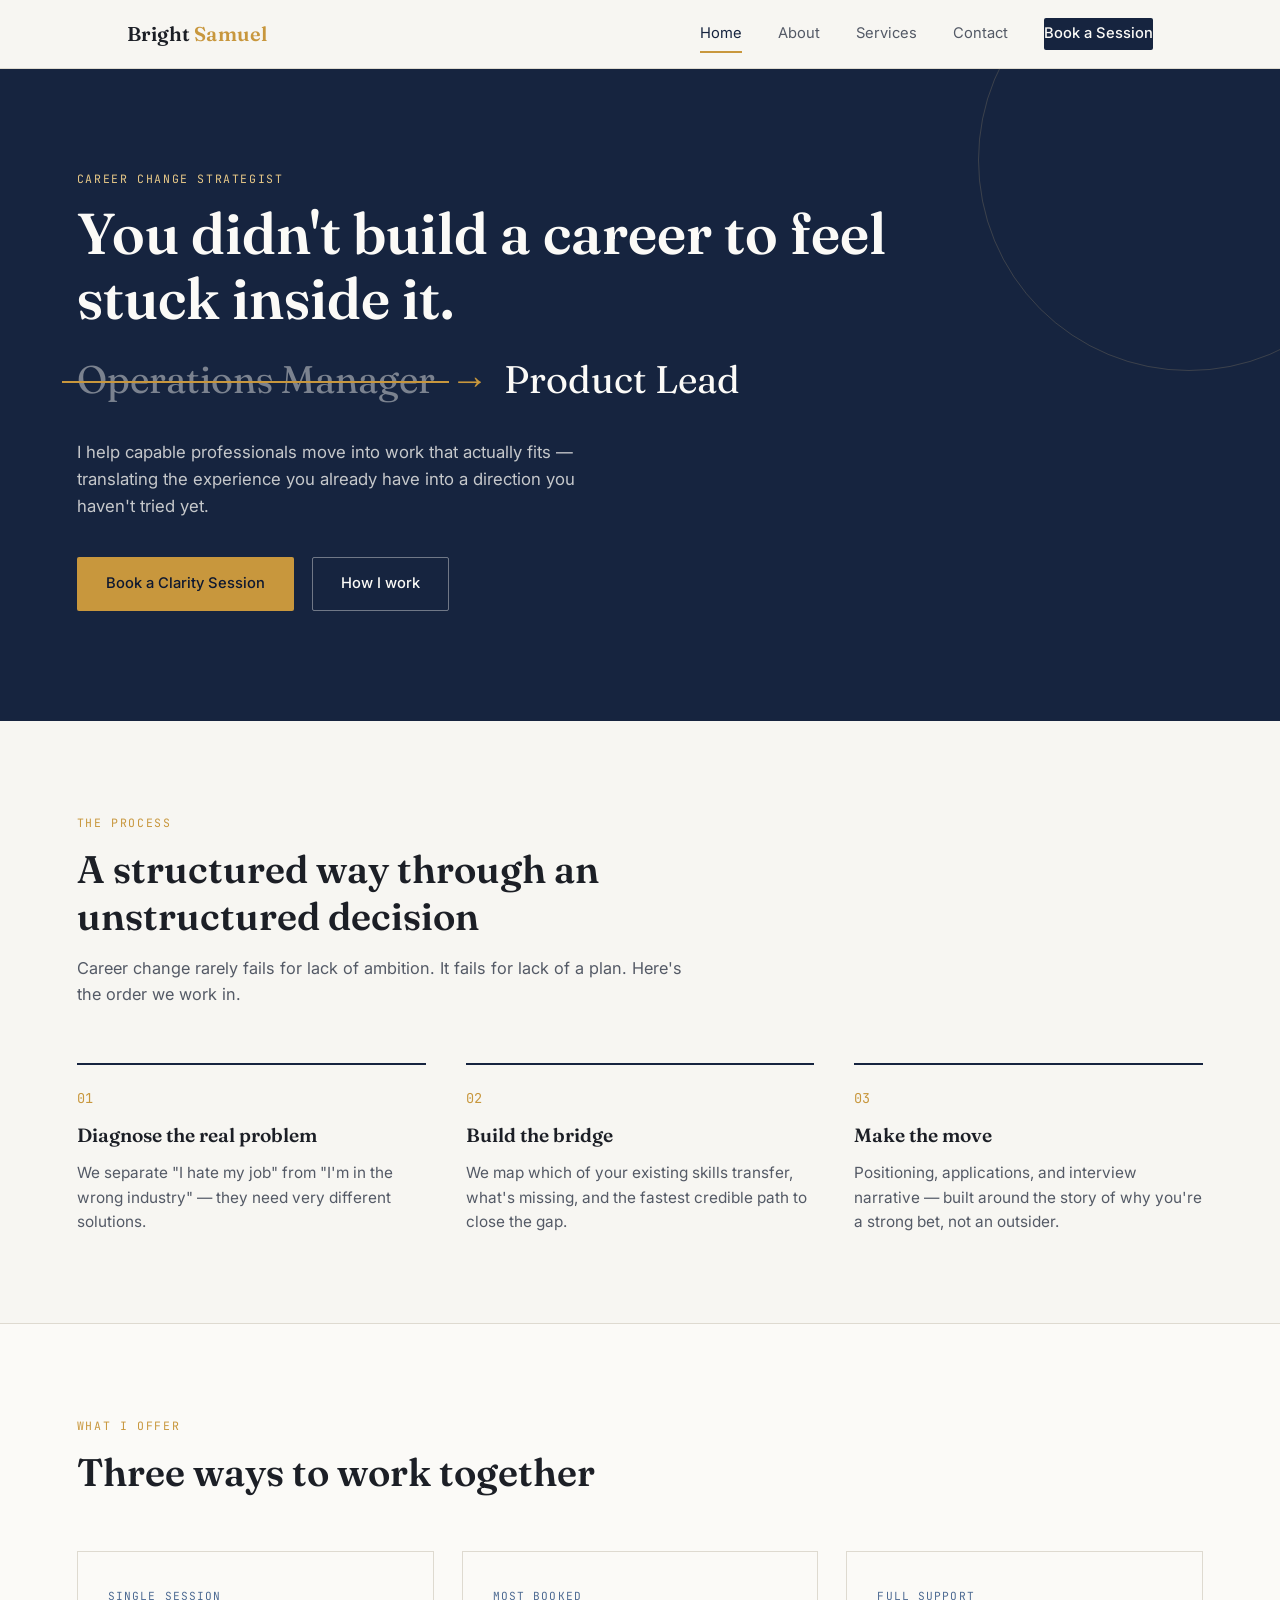
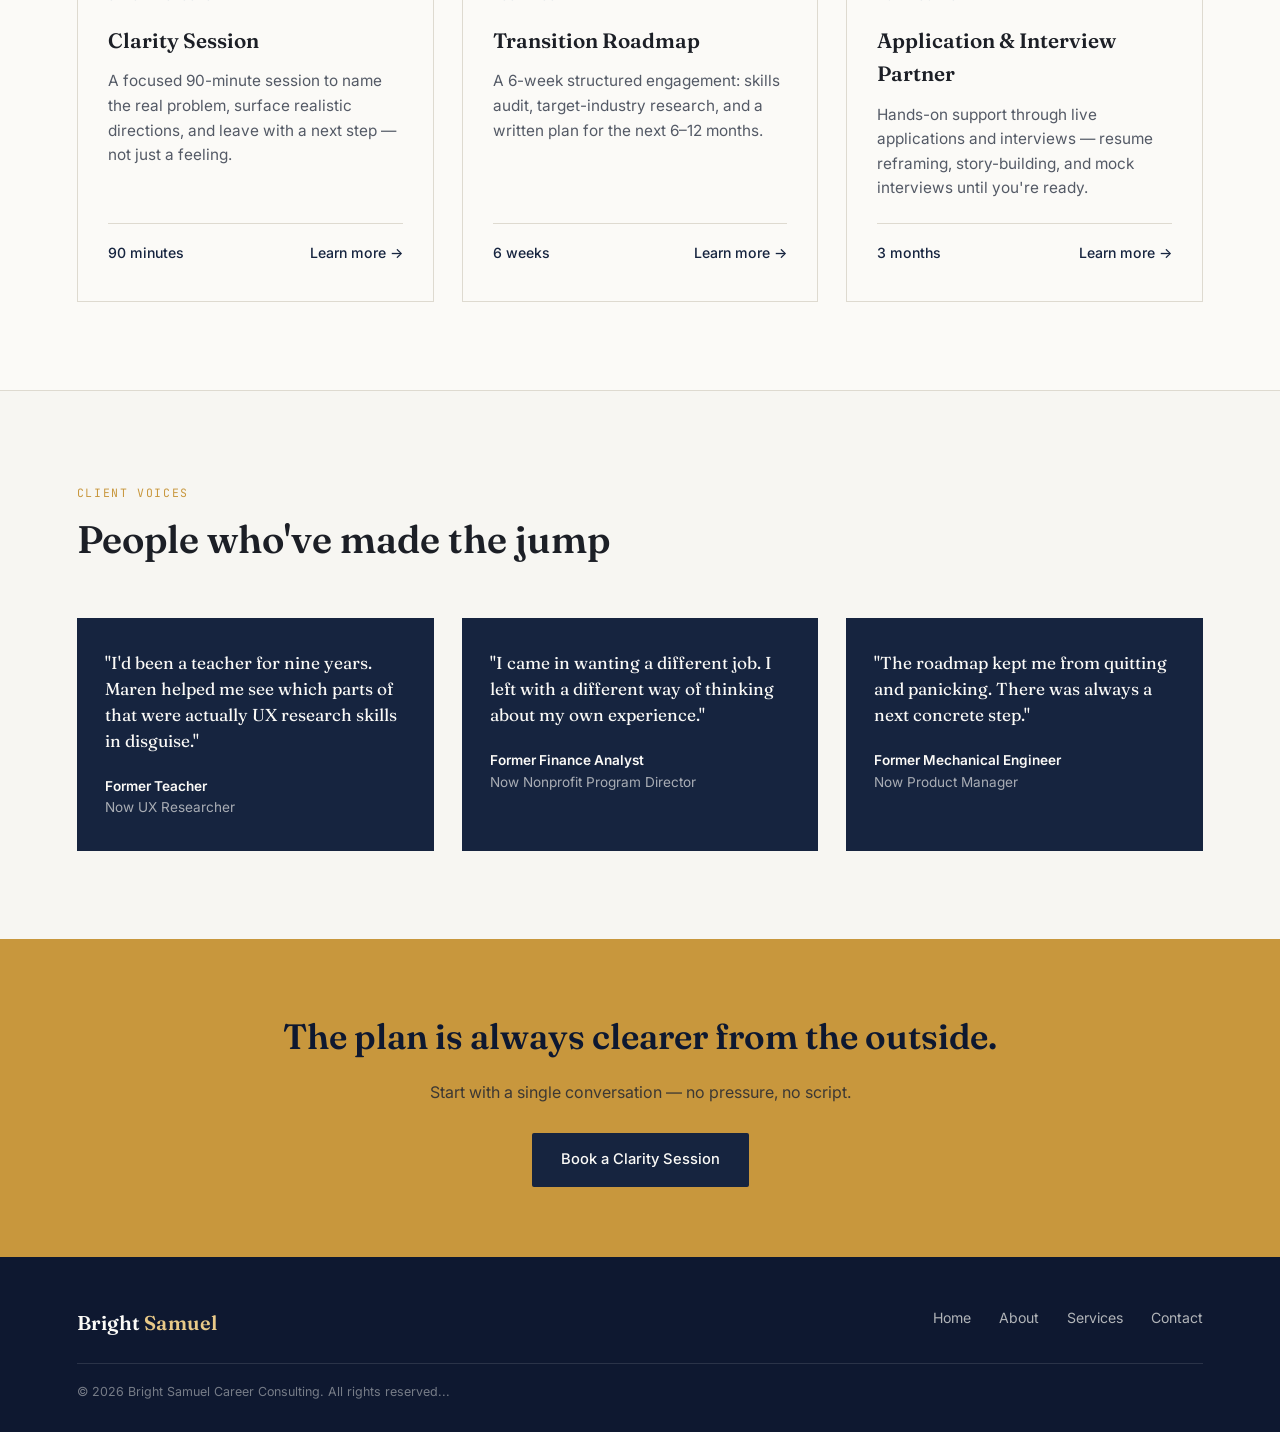
==== index.html @ fabe32c7 "Update script source path in index.html" ====
<!DOCTYPE html>
<html lang="en">
<head>
<meta charset="UTF-8">
<meta name="viewport" content="width=device-width, initial-scale=1.0">
<title>Maren Cole | Career Change Strategist</title>
<meta name="description" content="Maren Cole helps professionals leave the wrong career for the right one — through structured strategy, not guesswork.">
<link rel="preconnect" href="https://fonts.googleapis.com">
<link href="https://fonts.googleapis.com/css2?family=Fraunces:opsz,wght@9..144,400;9..144,500;9..144,600&family=Inter:wght@400;500;600&family=JetBrains+Mono:wght@400;500&display=swap" rel="stylesheet">
<link rel="stylesheet" href="css/style.css">
</head>
<body>

<header class="site">
  <div class="nav-row">
    <a href="index.html" class="brand">Bright <span>Samuel</span></a>
    <button class="menu-toggle" aria-label="Toggle menu">☰</button>
    <nav class="links">
      <a href="index.html" class="active">Home</a>
      <a href="about.html">About</a>
      <a href="service.html">Services</a>
      <a href="contact.html">Contact</a>
      <a href="contact.html" class="nav-cta">Book a Session</a>
    </nav>
  </div>
</header>

<section class="hero">
  <div class="hero-inner">
    <span class="eyebrow on-dark">Career Change Strategist</span>
    <h1>You didn't build a career to feel stuck inside it.</h1>
    <div class="morph-line">
      <span class="morph-old">Operations Manager</span>
      <span class="morph-arrow">→</span>
      <span class="morph-new">Product Lead</span>
    </div>
    <p class="hero-sub">I help capable professionals move into work that actually fits — translating the experience you already have into a direction you haven't tried yet.</p>
    <div class="hero-actions">
      <a href="contact.html" class="btn btn-primary">Book a Clarity Session</a>
      <a href="about.html" class="btn btn-ghost">How I work</a>
    </div>
  </div>
</section>

<section class="how">
  <div class="section-head">
    <span class="eyebrow">The Process</span>
    <h2>A structured way through an unstructured decision</h2>
    <p>Career change rarely fails for lack of ambition. It fails for lack of a plan. Here's the order we work in.</p>
  </div>
  <div class="steps">
    <div class="step">
      <span class="num">01</span>
      <h3>Diagnose the real problem</h3>
      <p>We separate "I hate my job" from "I'm in the wrong industry" — they need very different solutions.</p>
    </div>
    <div class="step">
      <span class="num">02</span>
      <h3>Build the bridge</h3>
      <p>We map which of your existing skills transfer, what's missing, and the fastest credible path to close the gap.</p>
    </div>
    <div class="step">
      <span class="num">03</span>
      <h3>Make the move</h3>
      <p>Positioning, applications, and interview narrative — built around the story of why you're a strong bet, not an outsider.</p>
    </div>
  </div>
</section>

<section class="services-preview" style="background:var(--paper); border-top:1px solid var(--line); border-bottom:1px solid var(--line);">
  <div class="section-head">
    <span class="eyebrow">What I Offer</span>
    <h2>Three ways to work together</h2>
  </div>
  <div class="services-grid">
    <div class="service-card">
      <span class="tag">Single Session</span>
      <h3>Clarity Session</h3>
      <p>A focused 90-minute session to name the real problem, surface realistic directions, and leave with a next step — not just a feeling.</p>
      <div class="meta"><span>90 minutes</span><span>Learn more →</span></div>
    </div>
    <div class="service-card">
      <span class="tag">Most Booked</span>
      <h3>Transition Roadmap</h3>
      <p>A 6-week structured engagement: skills audit, target-industry research, and a written plan for the next 6–12 months.</p>
      <div class="meta"><span>6 weeks</span><span>Learn more →</span></div>
    </div>
    <div class="service-card">
      <span class="tag">Full Support</span>
      <h3>Application & Interview Partner</h3>
      <p>Hands-on support through live applications and interviews — resume reframing, story-building, and mock interviews until you're ready.</p>
      <div class="meta"><span>3 months</span><span>Learn more →</span></div>
    </div>
  </div>
</section>

<section class="testimonials">
  <div class="section-head">
    <span class="eyebrow">Client Voices</span>
    <h2>People who've made the jump</h2>
  </div>
  <div class="testimonial-row">
    <div class="t-card">
      <p class="quote">"I'd been a teacher for nine years. Maren helped me see which parts of that were actually UX research skills in disguise."</p>
      <div class="who"><b>Former Teacher</b>Now UX Researcher</div>
    </div>
    <div class="t-card">
      <p class="quote">"I came in wanting a different job. I left with a different way of thinking about my own experience."</p>
      <div class="who"><b>Former Finance Analyst</b>Now Nonprofit Program Director</div>
    </div>
    <div class="t-card">
      <p class="quote">"The roadmap kept me from quitting and panicking. There was always a next concrete step."</p>
      <div class="who"><b>Former Mechanical Engineer</b>Now Product Manager</div>
    </div>
  </div>
</section>

<section class="cta-band">
  <h2>The plan is always clearer from the outside.</h2>
  <p>Start with a single conversation — no pressure, no script.</p>
  <a href="contact.html" class="btn btn-dark">Book a Clarity Session</a>
</section>

<footer class="site">
  <div class="footer-row">
    <a href="index.html" class="brand">Bright <span style="color:#E8C988;">Samuel</span></a>
    <nav class="footer-links">
      <a href="index.html">Home</a>
      <a href="about.html">About</a>
      <a href="service.html">Services</a>
      <a href="contact.html">Contact</a>
    </nav>
  </div>
  <p class="copyright">© 2026 Bright Samuel Career Consulting. All rights reserved...</p>
</footer>

<script src="js/main.js"></script>
</body>
</html>
---- css/style.css ----
/* ============================================
   Maren Cole — Career Change Strategist
   Design tokens
   ============================================ */
:root{
  --navy: #16243F;
  --navy-deep: #0E1830;
  --off-white: #F7F6F2;
  --paper: #FBFAF7;
  --slate: #4D6A92;
  --gold: #C8973D;
  --ink: #1C1F26;
  --ink-soft: #545A66;
  --line: #DEDAD0;

  --display: "Fraunces", Georgia, serif;
  --body: "Inter", -apple-system, BlinkMacSystemFont, sans-serif;
  --mono: "JetBrains Mono", "Courier New", monospace;

  --max: 1180px;
  --pad: 6vw;
}

*{ box-sizing: border-box; }
html{ scroll-behavior: smooth; }
body{
  margin:0;
  font-family: var(--body);
  color: var(--ink);
  background: var(--off-white);
  line-height: 1.6;
  -webkit-font-smoothing: antialiased;
}
img{ max-width:100%; display:block; }
a{ color: inherit; text-decoration:none; }
h1,h2,h3{ font-family: var(--display); margin:0; font-weight: 600; }
p{ margin:0; }
.wrap{ max-width: var(--max); margin: 0 auto; padding: 0 var(--pad); }

/* ---------- Eyebrow / mono labels ---------- */
.eyebrow{
  font-family: var(--mono);
  font-size: 0.72rem;
  letter-spacing: 0.14em;
  text-transform: uppercase;
  color: var(--gold);
  display:inline-block;
  margin-bottom: 14px;
}
.eyebrow.on-dark{ color: #E8C988; }

/* ---------- Header ---------- */
header.site{
  position: sticky;
  top:0;
  z-index: 50;
  background: rgba(247,246,242,0.92);
  backdrop-filter: blur(6px);
  border-bottom: 1px solid var(--line);
}
.nav-row{
  display:flex;
  align-items:center;
  justify-content:space-between;
  padding: 18px var(--pad);
  max-width: var(--max);
  margin: 0 auto;
}
.brand{
  font-family: var(--display);
  font-size: 1.25rem;
  font-weight: 600;
  letter-spacing: 0.01em;
}
.brand span{ color: var(--gold); }
nav.links{ display:flex; gap: 36px; align-items:center; }
nav.links a{
  font-size: 0.92rem;
  color: var(--ink-soft);
  position:relative;
  padding: 4px 0;
  transition: color .2s ease;
}
nav.links a:hover, nav.links a.active{ color: var(--navy); }
nav.links a.active::after{
  content:"";
  position:absolute;
  left:0; right:0; bottom:-3px;
  height:2px;
  background: var(--gold);
}
.nav-cta{
  background: var(--navy);
  color: var(--paper) !important;
  padding: 10px 20px;
  border-radius: 2px;
  font-size: 0.88rem;
  font-weight: 500;
}
.nav-cta:hover{ background: var(--navy-deep); }
.menu-toggle{
  display:none;
  background:none; border:none;
  font-size: 1.6rem;
  cursor:pointer;
  color: var(--navy);
}

@media (max-width: 840px){
  nav.links{
    position:fixed;
    top:64px; left:0; right:0;
    background: var(--paper);
    flex-direction:column;
    align-items:flex-start;
    gap: 0;
    border-bottom: 1px solid var(--line);
    max-height:0;
    overflow:hidden;
    transition: max-height .25s ease;
  }
  nav.links.open{ max-height: 320px; }
  nav.links a{ padding: 16px var(--pad); width:100%; border-top:1px solid var(--line); }
  nav.links a.active::after{ display:none; }
  .nav-cta{ margin: 16px var(--pad); }
  .menu-toggle{ display:block; }
}

/* ---------- Hero ---------- */
.hero{
  background: var(--navy);
  color: var(--paper);
  padding: 96px var(--pad) 110px;
  position:relative;
  overflow:hidden;
}
.hero::before{
  content:"";
  position:absolute;
  right: -120px; top: -120px;
  width: 420px; height: 420px;
  border: 1px solid rgba(232,201,136,0.18);
  border-radius: 50%;
}
.hero-inner{ max-width: var(--max); margin:0 auto; }
.hero h1{
  font-size: clamp(2.4rem, 5vw, 3.6rem);
  line-height: 1.12;
  max-width: 820px;
}
.morph-line{
  display:flex;
  flex-wrap:wrap;
  align-items: baseline;
  gap: 0.4em;
  font-size: clamp(1.6rem, 3.2vw, 2.4rem);
  margin-top: 18px;
  font-family: var(--display);
}
.morph-old{
  color: rgba(247,246,242,0.45);
  position:relative;
}
.morph-old::after{
  content:"";
  position:absolute;
  left:-4%; right:-4%; top:52%;
  height:2px;
  background: var(--gold);
  transform: scaleX(0);
  transform-origin: left;
  animation: strike 0.6s ease forwards 0.9s;
}
.morph-arrow{ color: var(--gold); }
.morph-new{
  color: var(--paper);
  opacity:0;
  animation: fadein 0.6s ease forwards 1.3s;
}
@keyframes strike{ to{ transform: scaleX(1); } }
@keyframes fadein{ to{ opacity:1; } }
@media (prefers-reduced-motion: reduce){
  .morph-old::after{ animation: none; transform: scaleX(1); }
  .morph-new{ animation: none; opacity:1; }
}

.hero-sub{
  margin-top: 28px;
  max-width: 540px;
  color: rgba(247,246,242,0.78);
  font-size: 1.05rem;
}
.hero-actions{ margin-top: 38px; display:flex; gap: 18px; flex-wrap:wrap; }

.btn{
  display:inline-block;
  padding: 14px 28px;
  font-size: 0.92rem;
  font-weight: 500;
  border-radius: 2px;
  border: 1px solid transparent;
  cursor:pointer;
  transition: all .2s ease;
}
.btn-primary{ background: var(--gold); color: var(--navy-deep); }
.btn-primary:hover{ background: #DCAB4F; }
.btn-ghost{ border-color: rgba(247,246,242,0.4); color: var(--paper); }
.btn-ghost:hover{ border-color: var(--paper); }
.btn-dark{ background: var(--navy); color: var(--paper); }
.btn-dark:hover{ background: var(--navy-deep); }

/* ---------- Sections ---------- */
section{ padding: 88px var(--pad); }
.section-head{ max-width: 620px; margin-bottom: 56px; }
.section-head h2{ font-size: clamp(1.8rem, 3vw, 2.4rem); line-height:1.2; }
.section-head p{ margin-top: 16px; color: var(--ink-soft); font-size: 1.02rem; }

/* ---------- How it works (numbered — real sequence) ---------- */
.steps{
  max-width: var(--max); margin: 0 auto;
  display:grid; grid-template-columns: repeat(3, 1fr); gap: 40px;
}
.step{ border-top: 2px solid var(--navy); padding-top: 20px; }
.step .num{ font-family: var(--mono); color: var(--gold); font-size: 0.85rem; }
.step h3{ font-size: 1.2rem; margin: 10px 0 10px; }
.step p{ color: var(--ink-soft); font-size: 0.96rem; }
@media (max-width: 840px){ .steps{ grid-template-columns: 1fr; gap: 30px; } }

/* ---------- Services grid ---------- */
.services-grid{
  max-width: var(--max); margin:0 auto;
  display:grid; grid-template-columns: repeat(3, 1fr); gap: 28px;
}
.service-card{
  background: var(--paper);
  border: 1px solid var(--line);
  padding: 36px 30px;
  display:flex; flex-direction:column;
}
.service-card .tag{
  font-family: var(--mono); font-size: 0.7rem;
  letter-spacing: 0.1em; text-transform:uppercase;
  color: var(--slate); margin-bottom: 18px;
}
.service-card h3{ font-size: 1.3rem; margin-bottom: 12px; }
.service-card p{ color: var(--ink-soft); font-size: 0.96rem; flex-grow:1; }
.service-card .meta{
  margin-top: 22px; padding-top: 18px;
  border-top: 1px solid var(--line);
  display:flex; justify-content:space-between; align-items:center;
  font-size: 0.88rem; color: var(--navy); font-weight:500;
}
@media (max-width: 900px){ .services-grid{ grid-template-columns: 1fr; } }

/* ---------- Testimonials ---------- */
.testimonial-row{
  max-width: var(--max); margin:0 auto;
  display:grid; grid-template-columns: repeat(3,1fr); gap: 28px;
}
.t-card{
  background: var(--navy); color: var(--paper);
  padding: 32px 28px;
}
.t-card p.quote{ font-family: var(--display); font-size: 1.08rem; line-height:1.5; }
.t-card .who{ margin-top: 22px; font-size: 0.85rem; color: rgba(247,246,242,0.65); }
.t-card .who b{ color: var(--paper); display:block; font-weight:600; }
@media (max-width: 900px){ .testimonial-row{ grid-template-columns: 1fr; } }

/* ---------- CTA band ---------- */
.cta-band{
  background: var(--gold);
  color: var(--navy-deep);
  text-align:center;
  padding: 70px var(--pad);
}
.cta-band h2{ font-size: clamp(1.6rem, 3vw, 2.2rem); }
.cta-band p{ margin-top: 14px; color: rgba(14,24,48,0.75); }
.cta-band .btn{ margin-top: 28px; }

/* ---------- About page ---------- */
.about-hero{
  background: var(--paper);
  padding: 70px var(--pad) 30px;
}
.about-grid{
  max-width: var(--max); margin:0 auto;
  display:grid; grid-template-columns: 1fr 1.4fr; gap: 64px;
  align-items:start;
}
.portrait{
  aspect-ratio: 4/5;
  background: linear-gradient(160deg, var(--navy), var(--slate));
  display:flex; align-items:flex-end; padding: 20px;
}
.portrait span{ color: rgba(247,246,242,0.7); font-family: var(--mono); font-size: 0.75rem; }
.about-grid h1{ font-size: clamp(2rem, 3.6vw, 2.8rem); margin-bottom: 18px; }
.about-grid .role{ color: var(--slate); font-family: var(--mono); font-size: 0.82rem; letter-spacing: 0.06em; text-transform:uppercase; margin-bottom: 22px; display:block; }
.about-grid p{ color: var(--ink-soft); margin-bottom: 18px; font-size: 1.02rem; }
.about-grid blockquote{
  font-family: var(--display); font-size: 1.3rem; color: var(--navy);
  border-left: 3px solid var(--gold); padding-left: 22px; margin: 28px 0;
  font-style: italic;
}
.credentials{
  margin-top: 36px; display:flex; flex-wrap:wrap; gap: 14px;
}
.credentials span{
  border: 1px solid var(--line); padding: 8px 16px; font-size: 0.85rem; color: var(--navy);
}
@media (max-width: 840px){ .about-grid{ grid-template-columns: 1fr; } }

/* ---------- Values list ---------- */
.values{ max-width: var(--max); margin: 0 auto; }
.value-row{
  display:grid; grid-template-columns: 200px 1fr; gap: 30px;
  padding: 30px 0; border-top: 1px solid var(--line);
}
.value-row:last-child{ border-bottom: 1px solid var(--line); }
.value-row h3{ font-size: 1.1rem; color: var(--navy); }
.value-row p{ color: var(--ink-soft); }
@media (max-width: 700px){ .value-row{ grid-template-columns: 1fr; gap: 10px; } }

/* ---------- Contact ---------- */
.contact-grid{
  max-width: var(--max); margin:0 auto;
  display:grid; grid-template-columns: 1fr 1fr; gap: 60px;
}
.contact-info .item{ margin-bottom: 28px; }
.contact-info .label{ font-family: var(--mono); font-size: 0.72rem; letter-spacing:0.1em; text-transform:uppercase; color: var(--slate); margin-bottom: 6px; display:block; }
.contact-info .value{ font-size: 1.08rem; color: var(--navy); }

form .field{ margin-bottom: 20px; }
form label{ display:block; font-size: 0.86rem; color: var(--ink-soft); margin-bottom: 6px; }
form input, form select, form textarea{
  width:100%; padding: 12px 14px;
  border: 1px solid var(--line);
  background: var(--paper);
  font-family: var(--body); font-size: 0.96rem;
  color: var(--ink);
}
form input:focus, form select:focus, form textarea:focus{
  outline: none; border-color: var(--slate);
}
form textarea{ resize: vertical; min-height: 110px; }
.row-2{ display:grid; grid-template-columns: 1fr 1fr; gap: 18px; }
@media (max-width: 700px){ .contact-grid{ grid-template-columns: 1fr; } .row-2{ grid-template-columns: 1fr; } }

/* ---------- Footer ---------- */
footer.site{
  background: var(--navy-deep);
  color: rgba(247,246,242,0.7);
  padding: 50px var(--pad) 30px;
}
.footer-row{
  max-width: var(--max); margin:0 auto;
  display:flex; justify-content:space-between; flex-wrap:wrap; gap: 24px;
  padding-bottom: 24px; border-bottom: 1px solid rgba(247,246,242,0.12);
}
.footer-row .brand{ color: var(--paper); }
.footer-links{ display:flex; gap: 28px; flex-wrap:wrap; }
.footer-links a{ font-size: 0.88rem; color: rgba(247,246,242,0.7); }
.footer-links a:hover{ color: var(--paper); }
.copyright{
  max-width: var(--max); margin: 18px auto 0;
  font-size: 0.78rem; color: rgba(247,246,242,0.45);
}

/* Visible keyboard focus everywhere */
a:focus-visible, button:focus-visible, input:focus-visible, textarea:focus-visible, select:focus-visible{
  outline: 2px solid var(--gold);
  outline-offset: 2px;
}
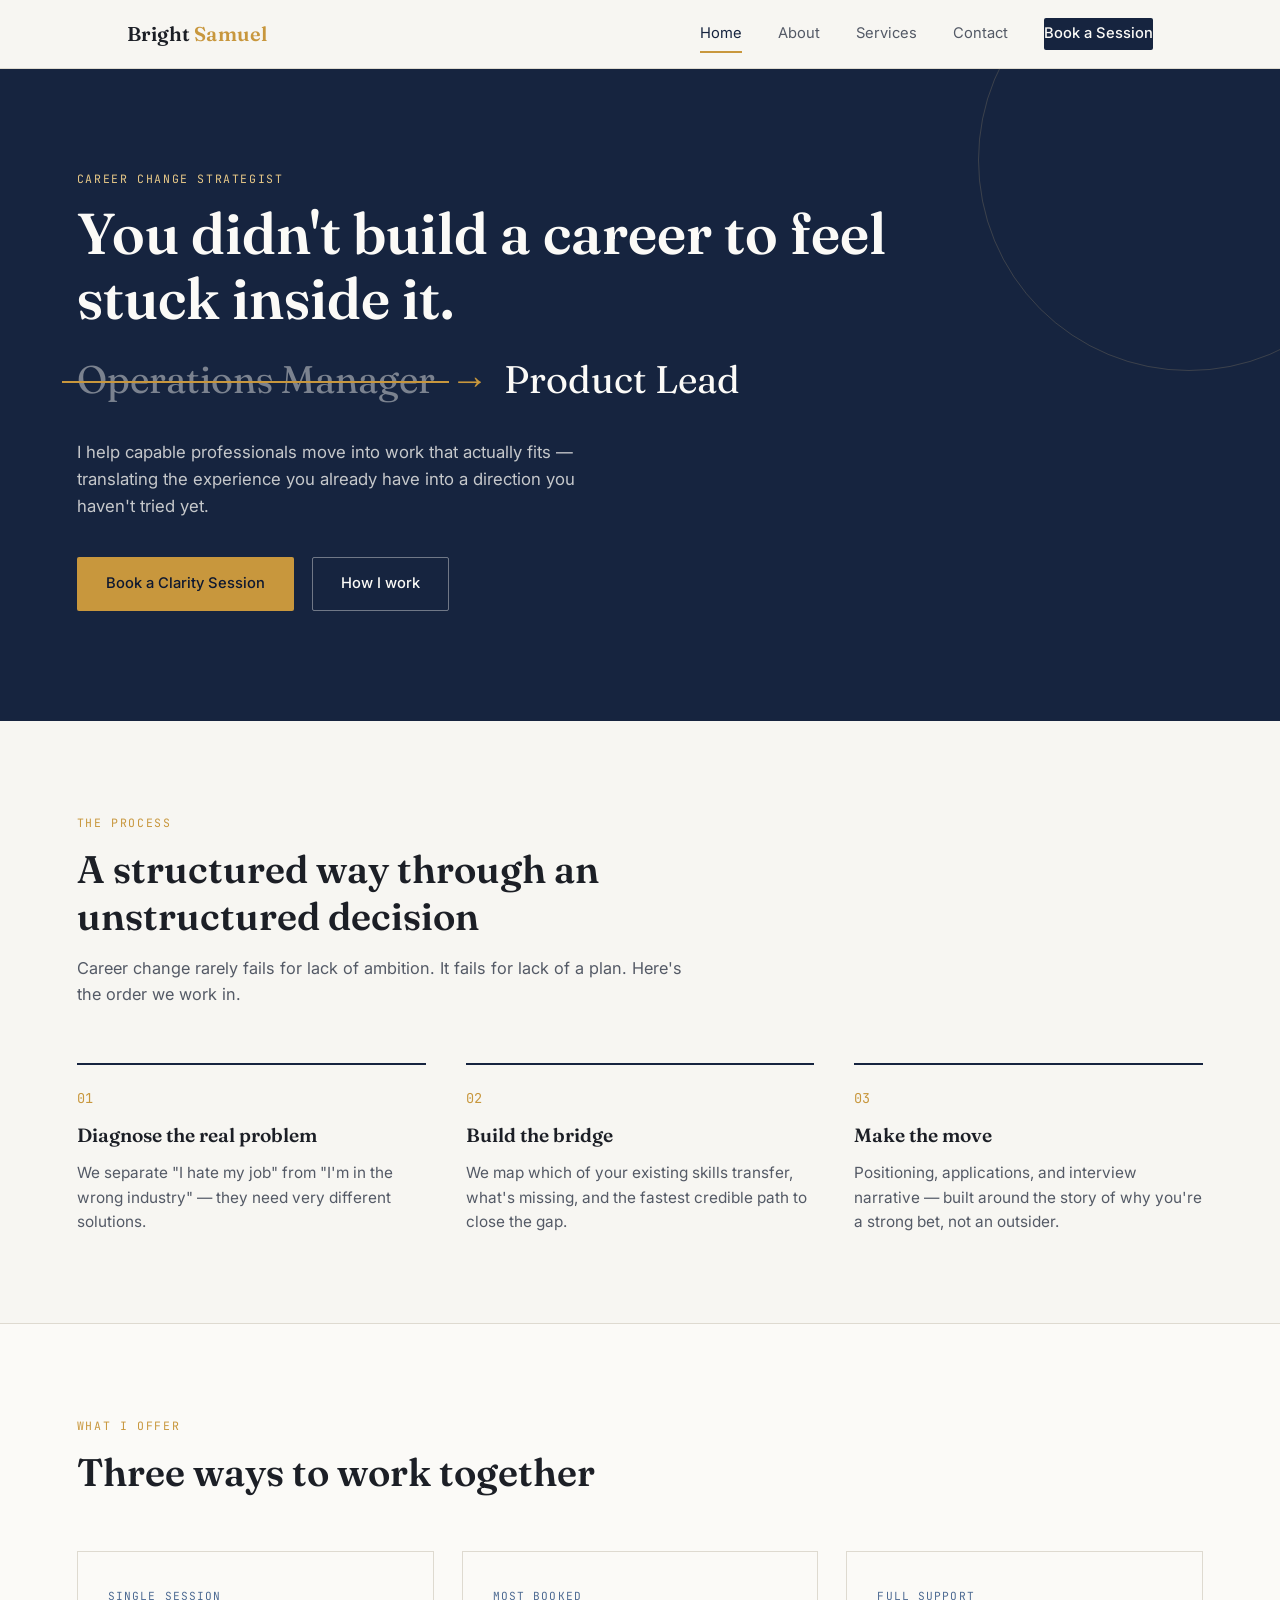
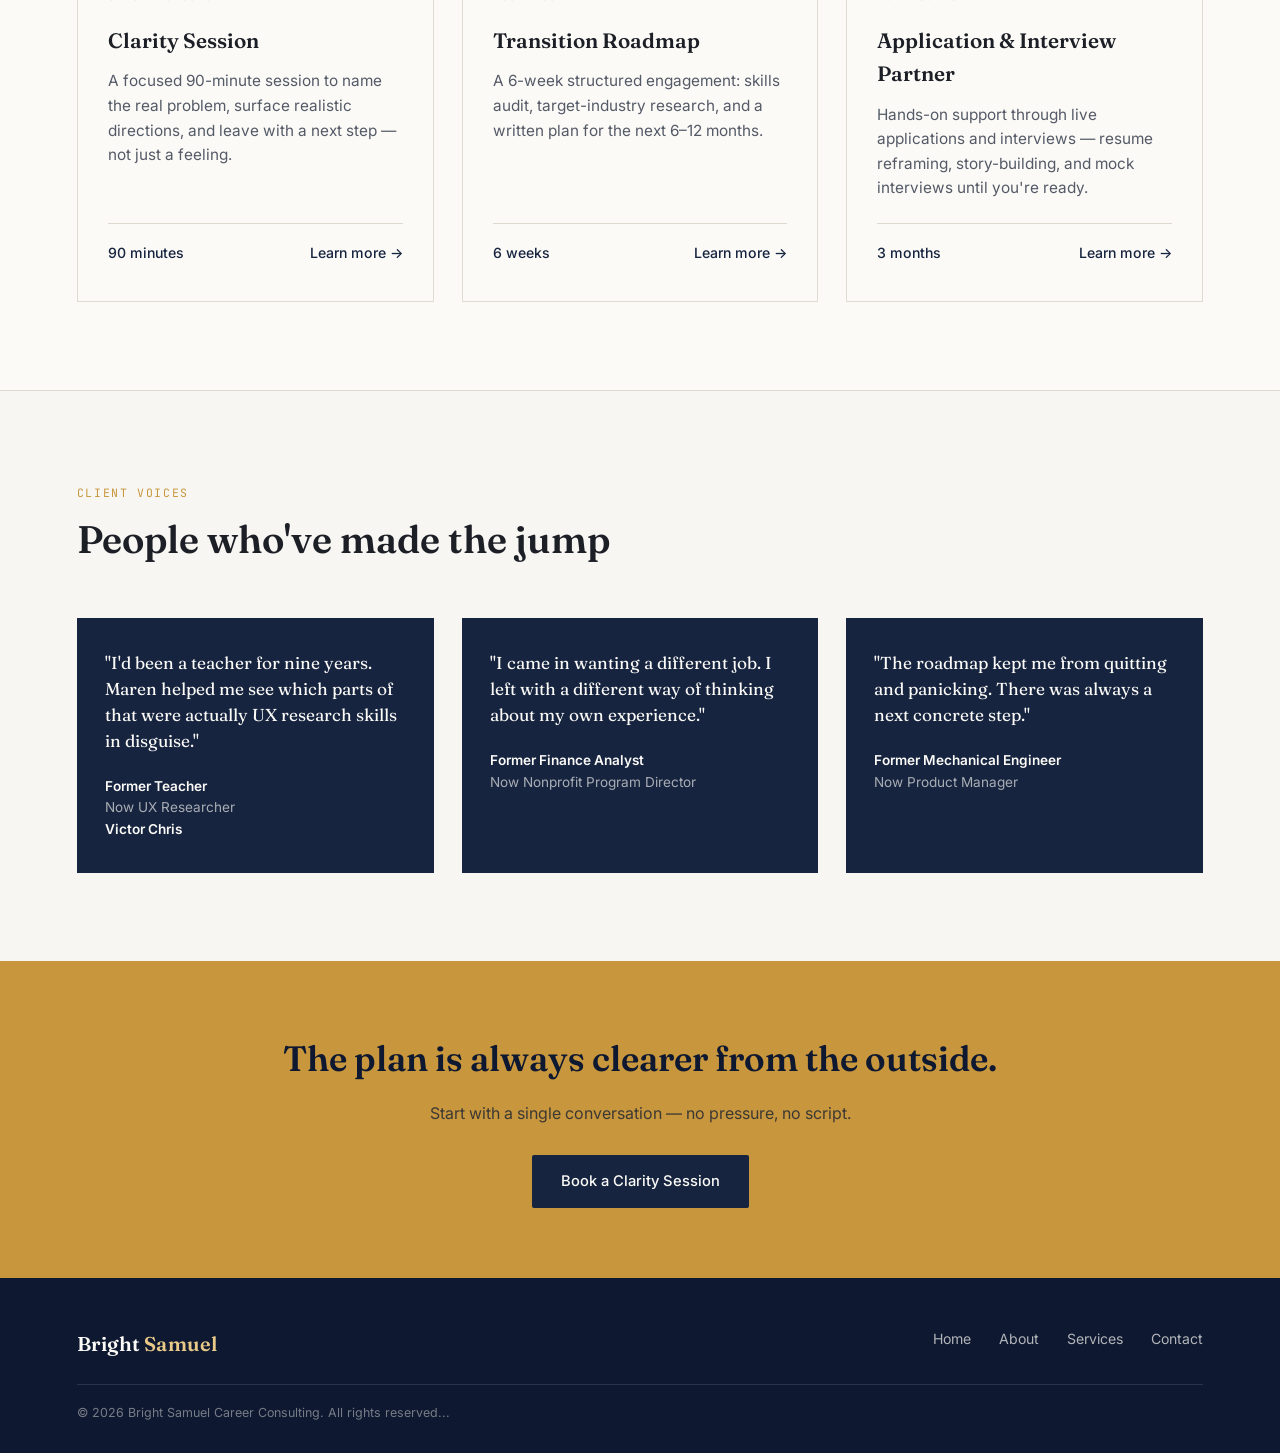
==== commit 350e3c6e: "Update index.html" ====
--- a/index.html
+++ b/index.html
@@ -102,7 +102,7 @@
   <div class="testimonial-row">
     <div class="t-card">
       <p class="quote">"I'd been a teacher for nine years. Maren helped me see which parts of that were actually UX research skills in disguise."</p>
-      <div class="who"><b>Former Teacher</b>Now UX Researcher</div>
+      <div class="who"><b>Former Teacher</b>Now UX Researcher<b>Victor Chris</b></div>
     </div>
     <div class="t-card">
       <p class="quote">"I came in wanting a different job. I left with a different way of thinking about my own experience."</p>
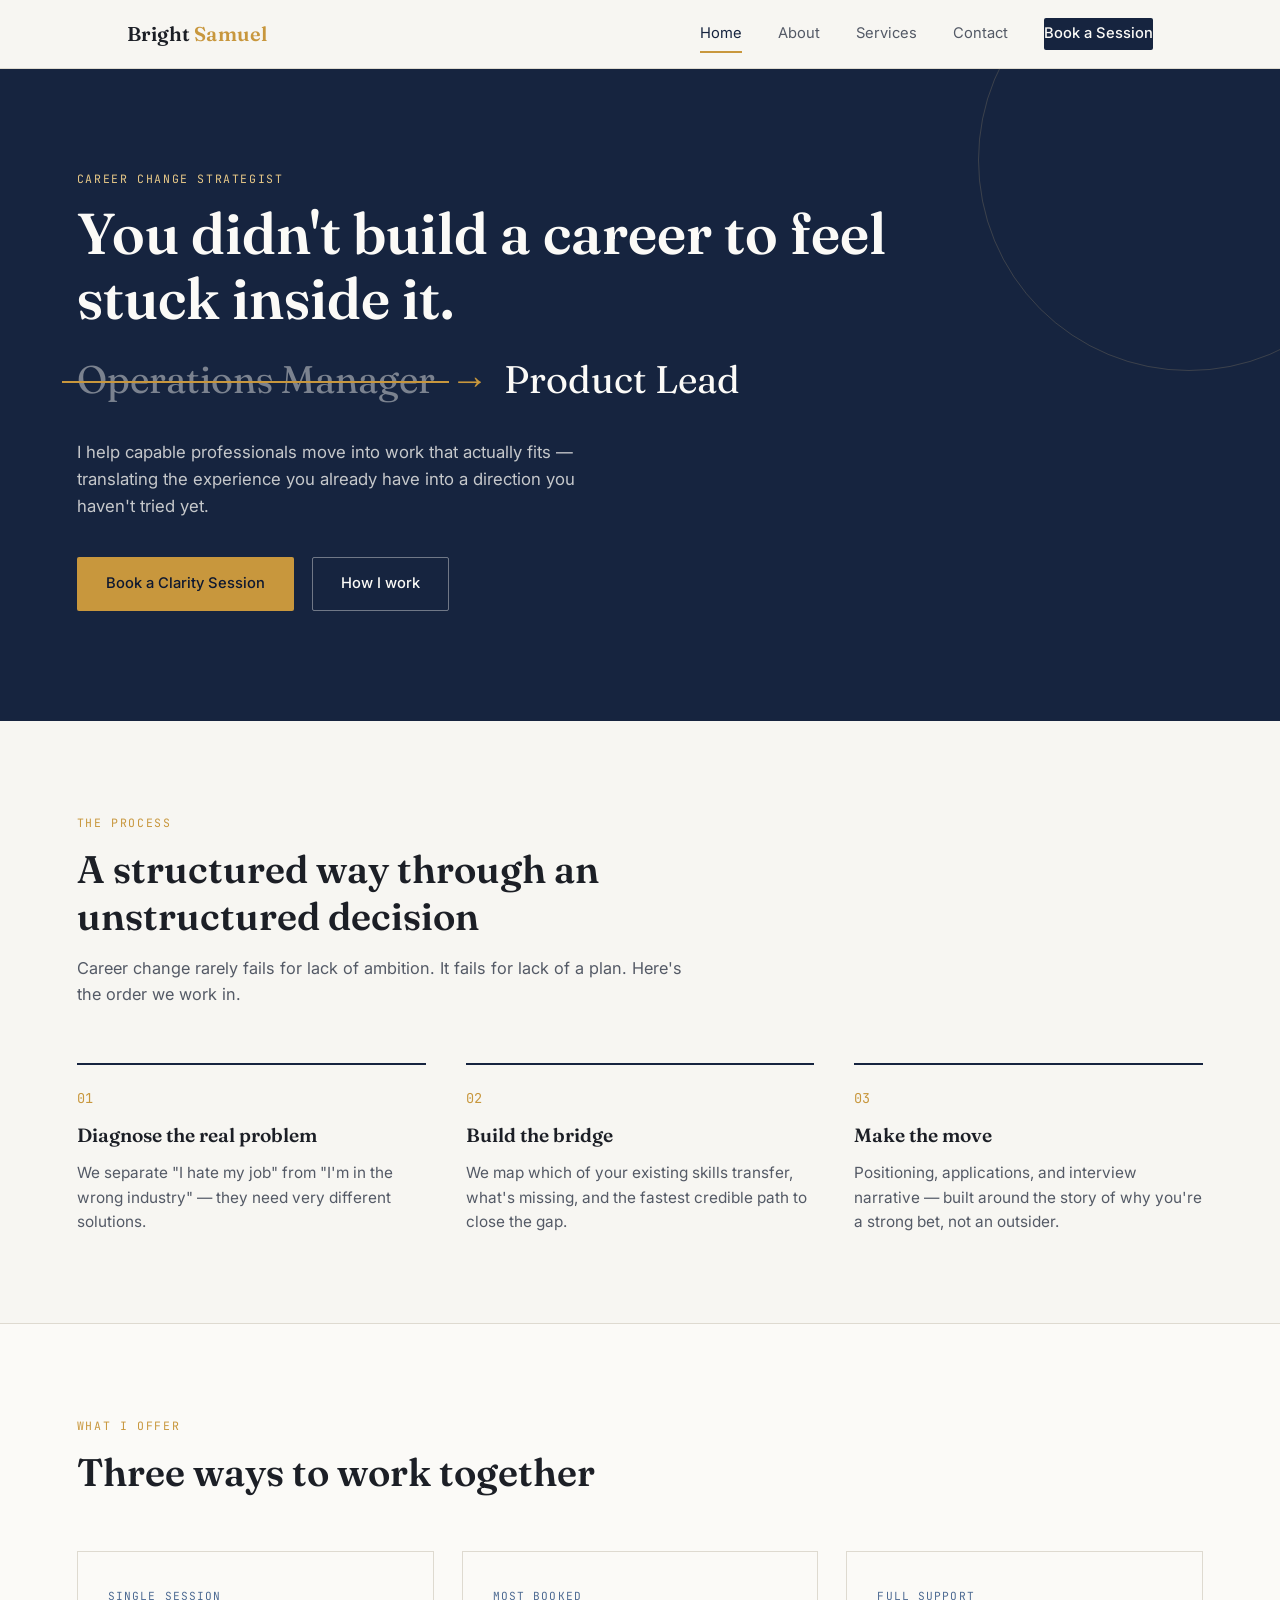
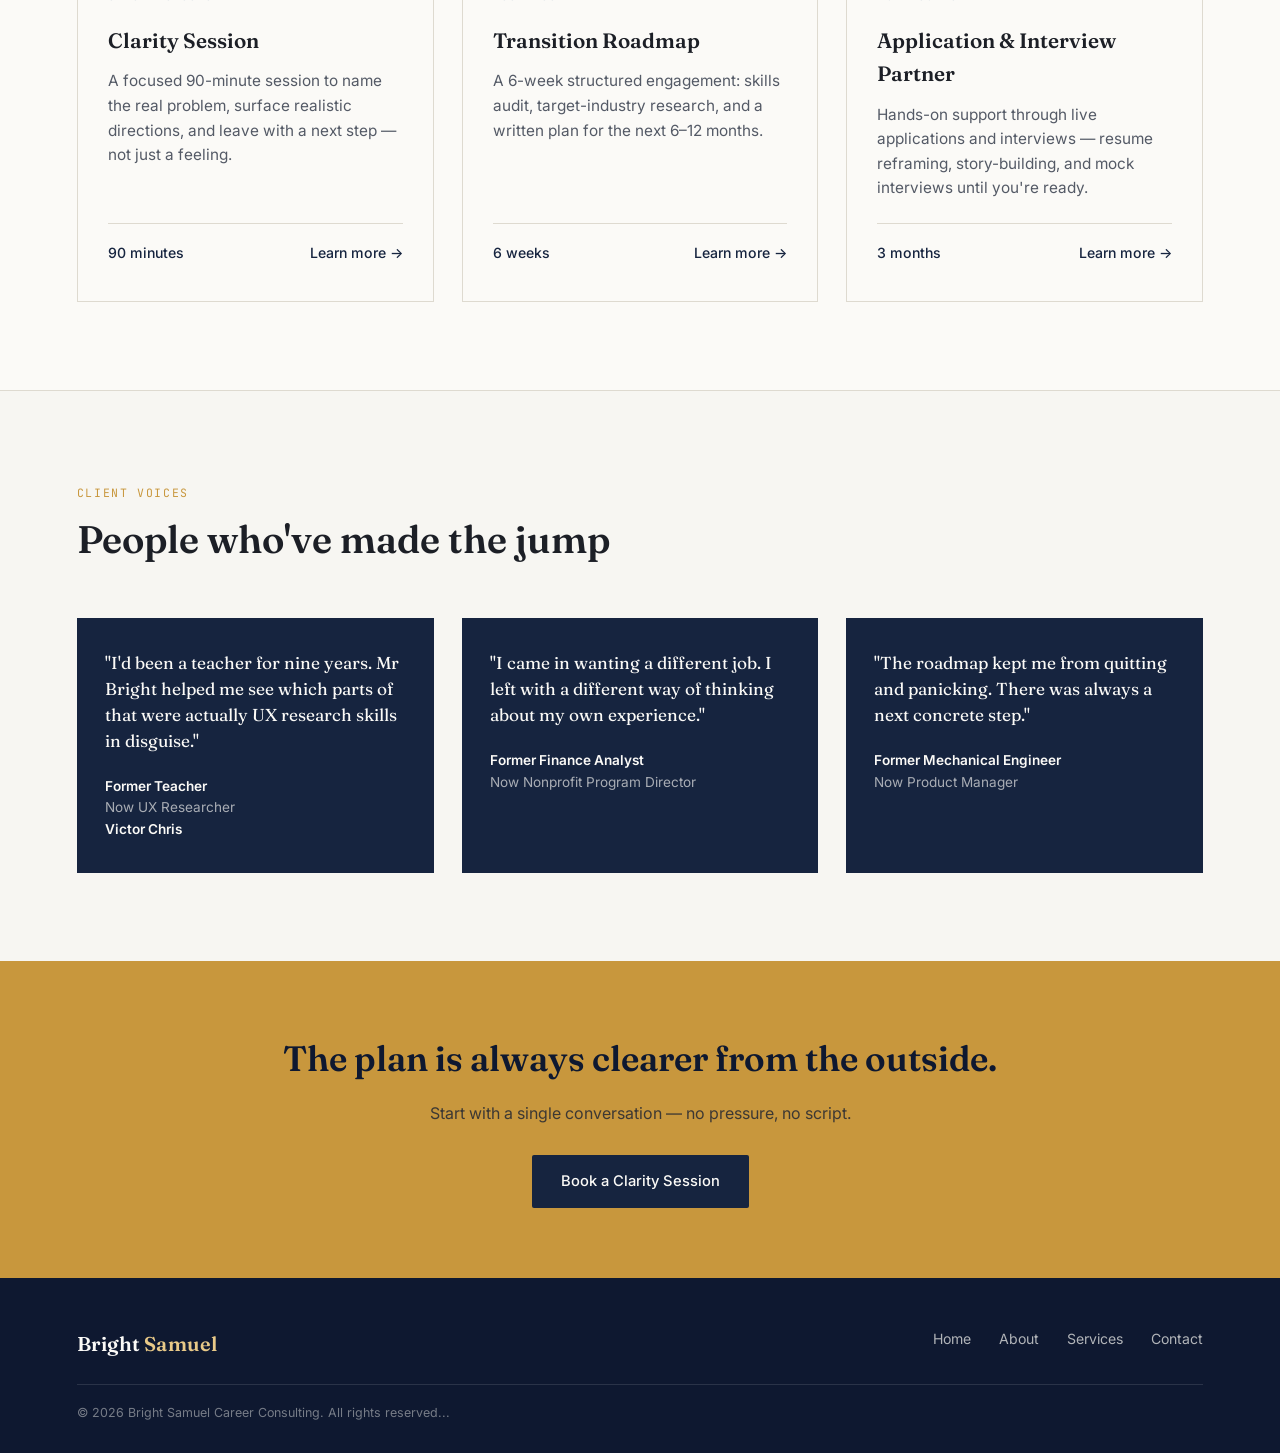
==== commit 93a281cb: "Update testimonial quote and author in index.html" ====
--- a/index.html
+++ b/index.html
@@ -101,7 +101,7 @@
   </div>
   <div class="testimonial-row">
     <div class="t-card">
-      <p class="quote">"I'd been a teacher for nine years. Maren helped me see which parts of that were actually UX research skills in disguise."</p>
+      <p class="quote">"I'd been a teacher for nine years. Mr Bright helped me see which parts of that were actually UX research skills in disguise."</p>
       <div class="who"><b>Former Teacher</b>Now UX Researcher<b>Victor Chris</b></div>
     </div>
     <div class="t-card">
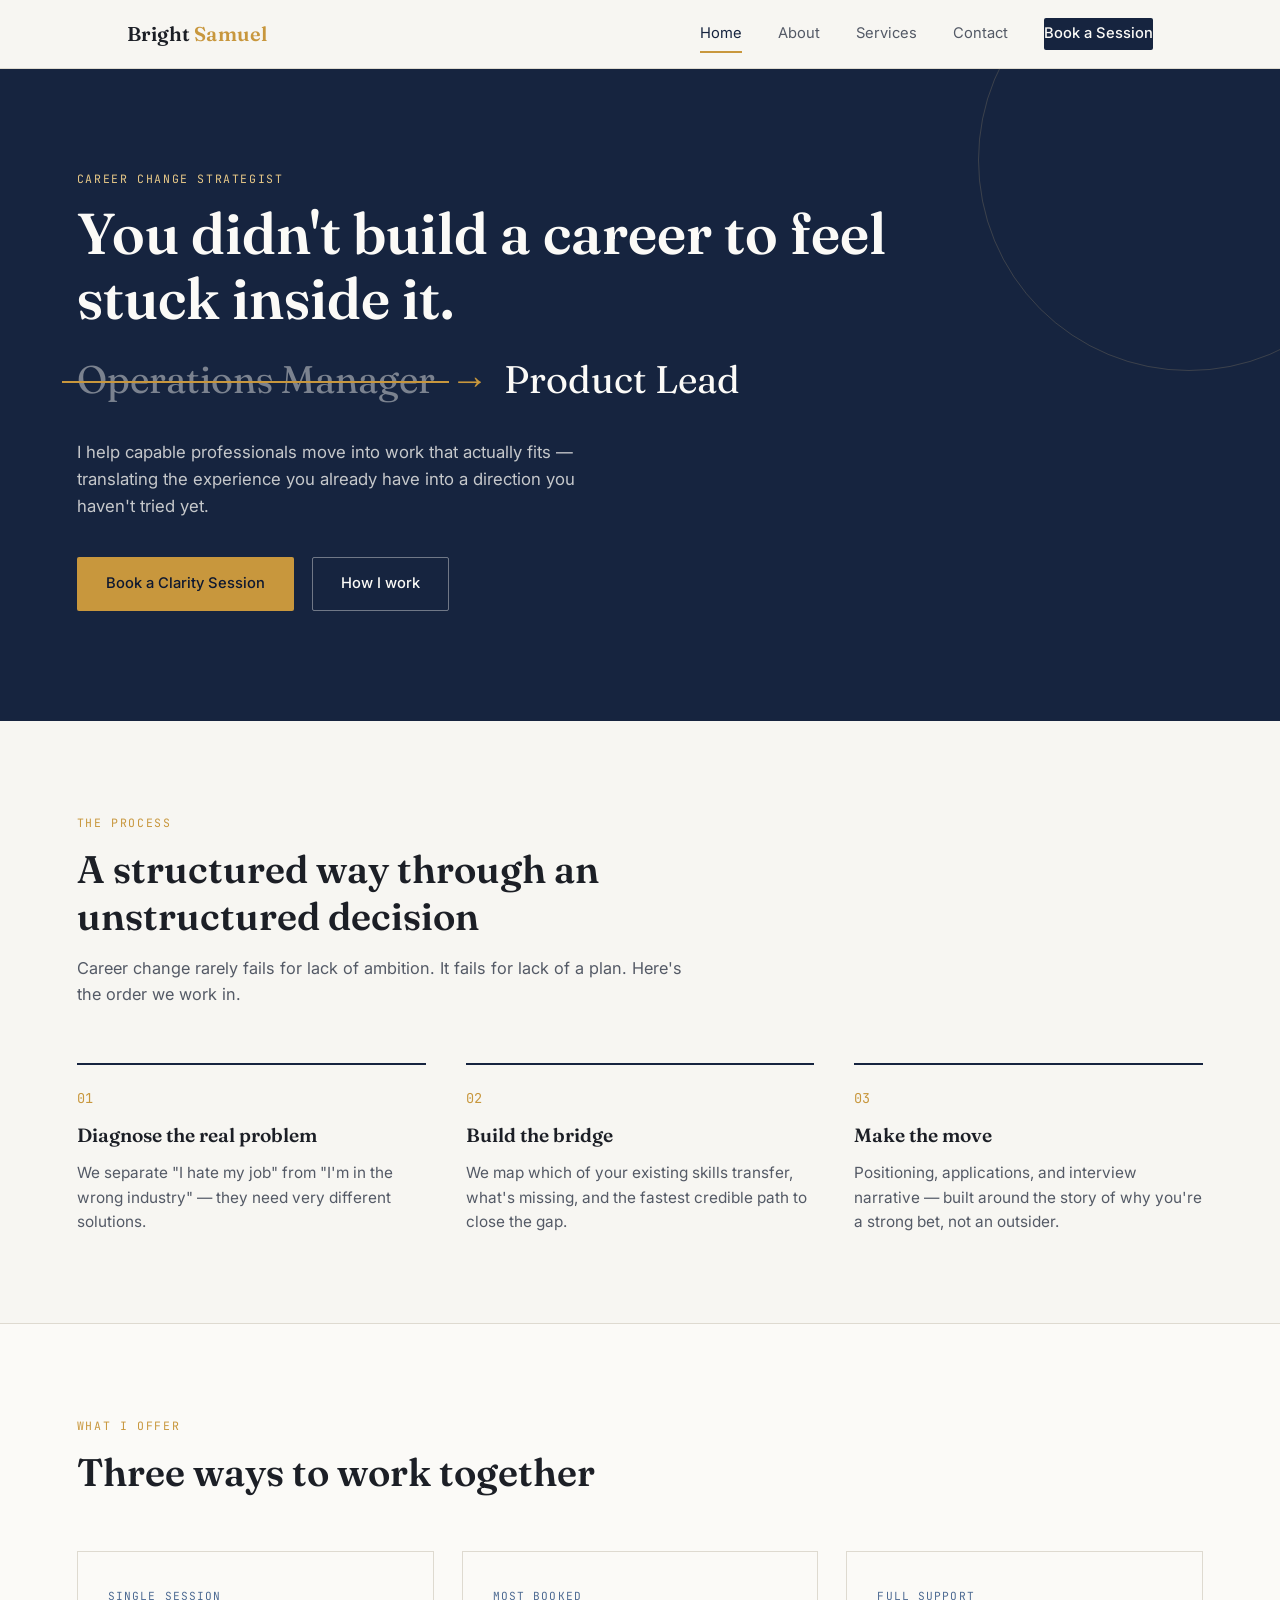
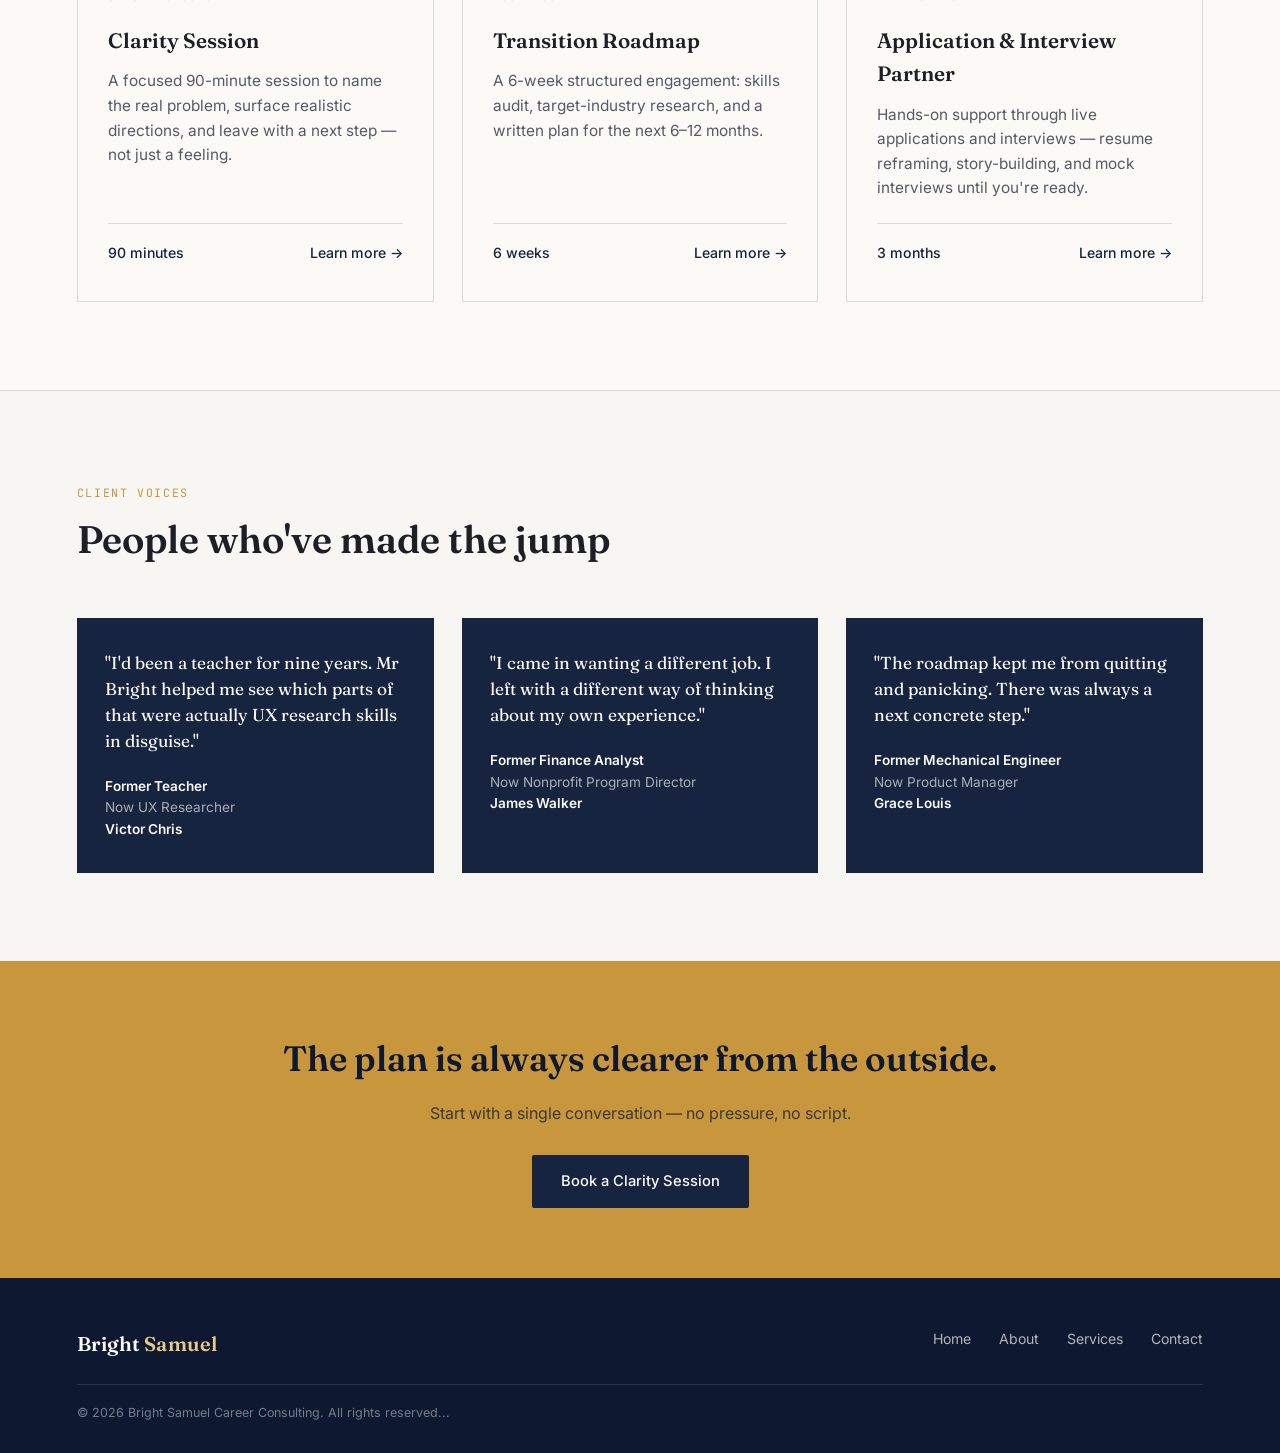
==== commit 756eaadf: "Add names to former job titles in testimonials" ====
--- a/index.html
+++ b/index.html
@@ -106,11 +106,11 @@
     </div>
     <div class="t-card">
       <p class="quote">"I came in wanting a different job. I left with a different way of thinking about my own experience."</p>
-      <div class="who"><b>Former Finance Analyst</b>Now Nonprofit Program Director</div>
+      <div class="who"><b>Former Finance Analyst</b>Now Nonprofit Program Director<b>James Walker</b></div>
     </div>
     <div class="t-card">
       <p class="quote">"The roadmap kept me from quitting and panicking. There was always a next concrete step."</p>
-      <div class="who"><b>Former Mechanical Engineer</b>Now Product Manager</div>
+      <div class="who"><b>Former Mechanical Engineer</b>Now Product Manager<b>Grace Louis</b></div>
     </div>
   </div>
 </section>
